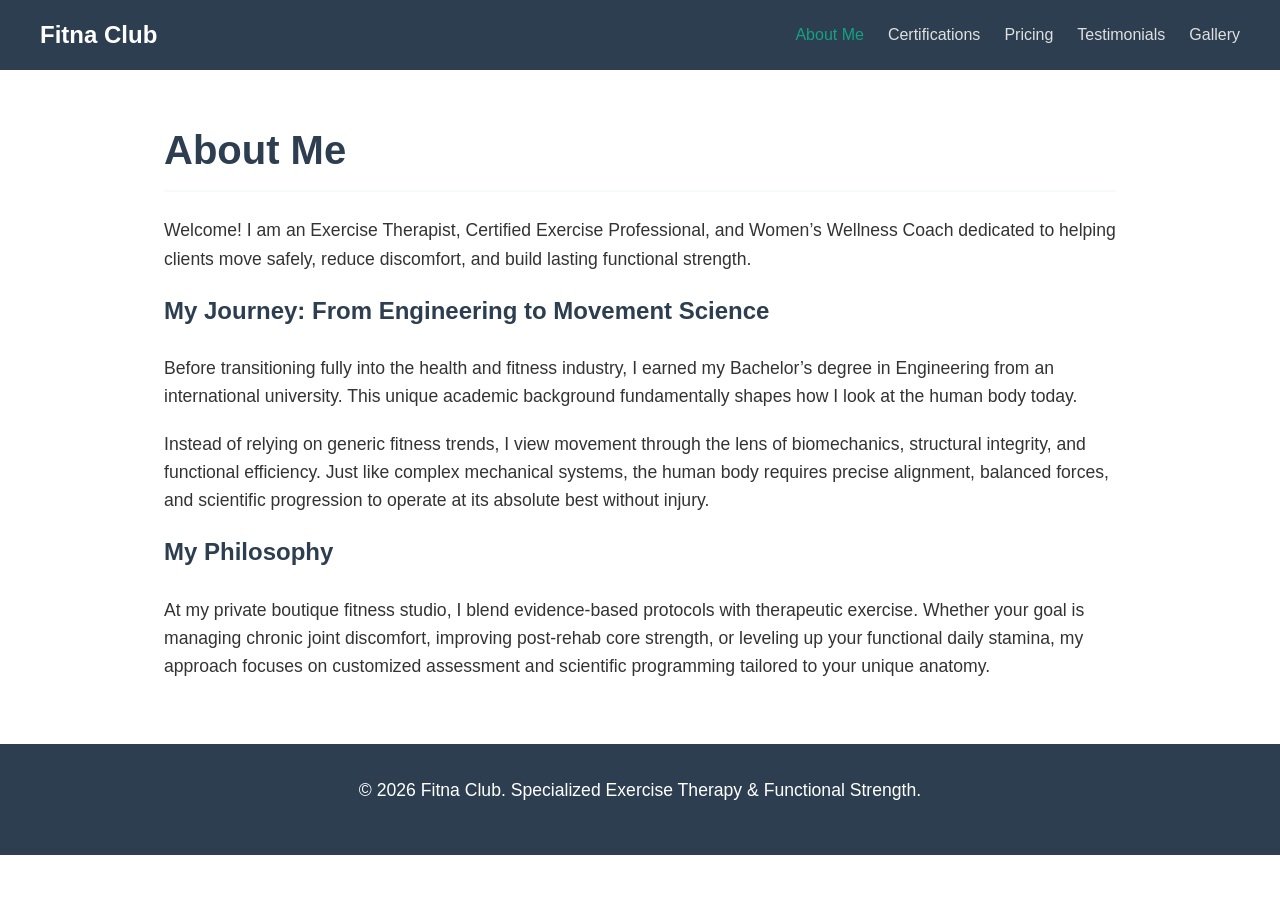
==== index.html @ 21a8cd5c "Create index.html" ====
<!DOCTYPE html>
<html lang="en">
<head>
    <meta charset="UTF-8">
    <meta name="viewport" content="width=device-width, initial-scale=1.0">
    <title>About Me | Fitna Club</title>
    <link rel="stylesheet" href="style.css">
</head>
<body>

    <header>
        <nav>
            <a href="index.html" class="logo">Fitna Club</a>
            <ul class="nav-links">
                <li><a href="index.html" class="active">About Me</a></li>
                <li><a href="certifications.html">Certifications</a></li>
                <li><a href="pricing.html">Pricing</a></li>
                <li><a href="testimonials.html">Testimonials</a></li>
                <li><a href="gallery.html">Gallery</a></li>
            </ul>
        </nav>
    </header>

    <main class="container">
        <h1>About Me</h1>
        <p>Welcome! I am an Exercise Therapist, Certified Exercise Professional, and Women’s Wellness Coach dedicated to helping clients move safely, reduce discomfort, and build lasting functional strength.</p>
        
        <h2>My Journey: From Engineering to Movement Science</h2>
        <p>Before transitioning fully into the health and fitness industry, I earned my Bachelor’s degree in Engineering from an international university. This unique academic background fundamentally shapes how I look at the human body today.</p>
        
        <p>Instead of relying on generic fitness trends, I view movement through the lens of biomechanics, structural integrity, and functional efficiency. Just like complex mechanical systems, the human body requires precise alignment, balanced forces, and scientific progression to operate at its absolute best without injury.</p>
        
        <h2>My Philosophy</h2>
        <p>At my private boutique fitness studio, I blend evidence-based protocols with therapeutic exercise. Whether your goal is managing chronic joint discomfort, improving post-rehab core strength, or leveling up your functional daily stamina, my approach focuses on customized assessment and scientific programming tailored to your unique anatomy.</p>
    </main>

    <footer>
        <p>&copy; 2026 Fitna Club. Specialized Exercise Therapy & Functional Strength.</p>
    </footer>

</body>
</html>
---- style.css ----
/* Professional & Clean Theme */
:root {
    --primary-color: #2c3e50; /* Deep slate blue for a clinical, professional feel */
    --accent-color: #16a085;  /* Deep teal for highlights and buttons */
    --text-color: #333333;
    --light-bg: #f8f9fa;
    --white: #ffffff;
}

* {
    box-sizing: border-box;
    margin: 0;
    padding: 0;
    font-family: 'Segoe UI', Tahoma, Geneva, Verdana, sans-serif;
}

body {
    color: var(--text-color);
    line-height: 1.6;
    background-color: var(--white);
}

/* Navigation Bar */
header {
    background-color: var(--primary-color);
    padding: 1rem 2rem;
    position: sticky;
    top: 0;
    z-index: 1000;
}

nav {
    display: flex;
    justify-content: space-between;
    align-items: center;
    max-width: 1200px;
    margin: 0 auto;
}

.logo {
    color: var(--white);
    font-size: 1.5rem;
    font-weight: bold;
    text-decoration: none;
}

.nav-links {
    list-style: none;
    display: flex;
    gap: 1.5rem;
}

.nav-links a {
    color: #e0e0e0;
    text-decoration: none;
    font-weight: 500;
    transition: color 0.3s;
}

.nav-links a:hover, .nav-links a.active {
    color: var(--accent-color);
}

/* Page Containers */
.container {
    max-width: 1000px;
    margin: 3rem auto;
    padding: 0 1.5rem;
}

h1, h2, h3 {
    color: var(--primary-color);
    margin-bottom: 1.5rem;
}

h1 {
    font-size: 2.5rem;
    border-bottom: 2px solid var(--light-bg);
    padding-bottom: 0.5rem;
}

p {
    margin-bottom: 1.2rem;
    font-size: 1.1rem;
}

/* Grid Layouts */
.grid {
    display: grid;
    grid-template-columns: repeat(auto-fit, minmax(280px, 1fr));
    gap: 2rem;
    margin-top: 2rem;
}

.card {
    background: var(--light-bg);
    padding: 2rem;
    border-radius: 8px;
    border-left: 4px solid var(--accent-color);
    box-shadow: 0 2px 4px rgba(0,0,0,0.05);
}

/* Prices Component */
.price-card {
    background: var(--white);
    border: 1px solid #e0e0e0;
    border-radius: 8px;
    padding: 2.5rem 1.5rem;
    text-align: center;
    box-shadow: 0 4px 6px rgba(0,0,0,0.05);
    transition: transform 0.3s;
}

.price-card:hover {
    transform: translateY(-5px);
}

.price-card h3 {
    color: var(--primary-color);
    font-size: 1.6rem;
}

.price {
    font-size: 2.5rem;
    font-weight: bold;
    color: var(--accent-color);
    margin: 1rem 0;
}

/* Testimonials Component */
.testimonial-card {
    background: var(--light-bg);
    padding: 2rem;
    border-radius: 8px;
    font-style: italic;
    position: relative;
}

.testimonial-card::before {
    content: "“";
    font-size: 4rem;
    color: rgba(22, 160, 133, 0.2);
    position: absolute;
    top: -10px;
    left: 10px;
}

.client-name {
    display: block;
    margin-top: 1rem;
    font-style: normal;
    font-weight: bold;
    color: var(--primary-color);
}

/* Gallery Layout */
.gallery-grid {
    display: grid;
    grid-template-columns: repeat(auto-fit, minmax(250px, 1fr));
    gap: 1.5rem;
}

.gallery-item {
    position: relative;
    overflow: hidden;
    border-radius: 8px;
    aspect-ratio: 1 / 1;
    background-color: #ddd;
}

.gallery-item img {
    width: 100%;
    height: 100%;
    object-fit: cover;
    transition: transform 0.3s;
}

.gallery-item:hover img {
    transform: scale(1.05);
}

/* Footer */
footer {
    background-color: var(--primary-color);
    color: var(--white);
    text-align: center;
    padding: 2rem;
    margin-top: 4rem;
    font-size: 0.9rem;
}

/* Responsive Menu */
@media (max-width: 768px) {
    nav {
        flex-direction: column;
        gap: 1rem;
    }
    .nav-links {
        flex-wrap: wrap;
        justify-content: center;
    }
}
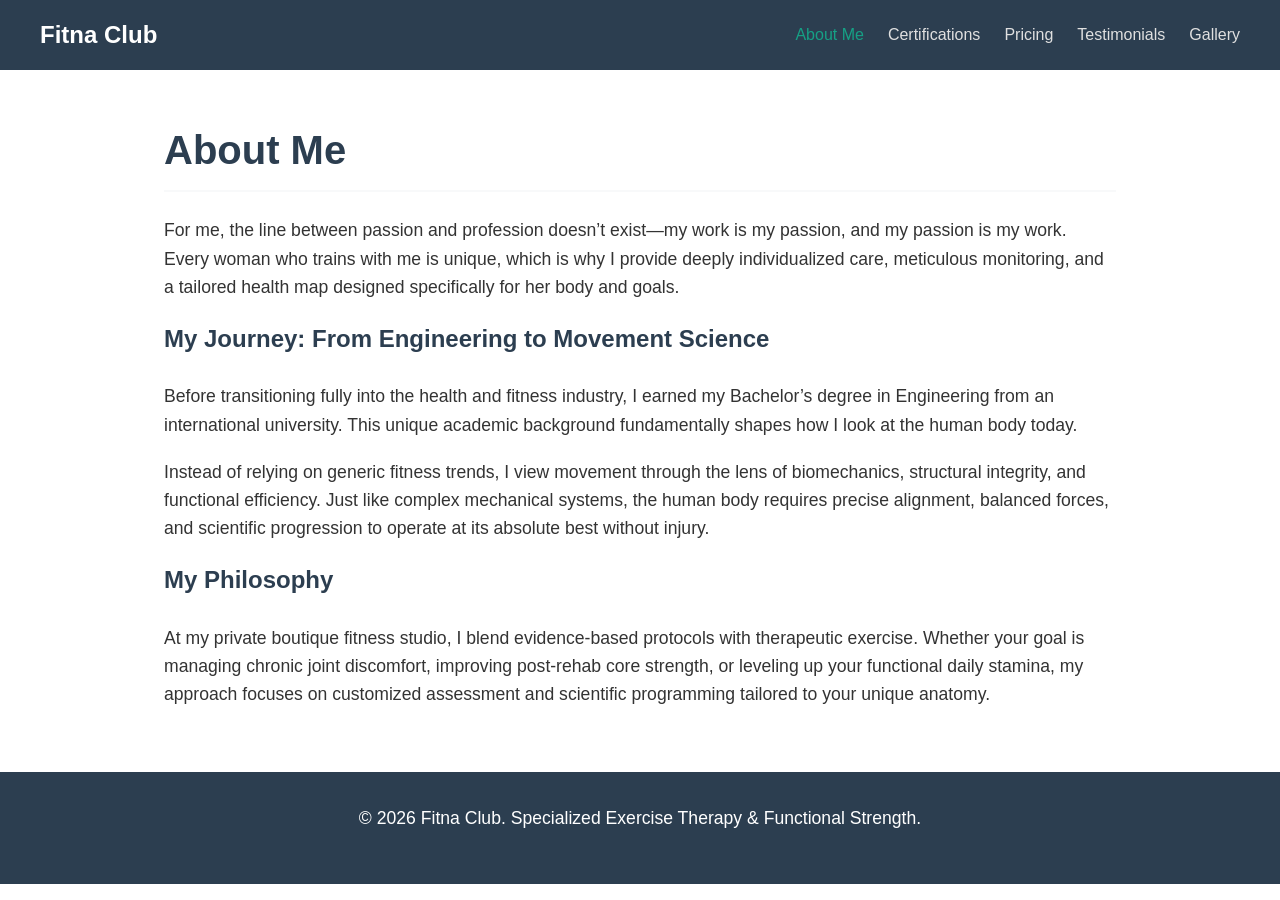
==== commit 07935f2d: "Update index.html" ====
--- a/index.html
+++ b/index.html
@@ -23,7 +23,7 @@
 
     <main class="container">
         <h1>About Me</h1>
-        <p>Welcome! I am an Exercise Therapist, Certified Exercise Professional, and Women’s Wellness Coach dedicated to helping clients move safely, reduce discomfort, and build lasting functional strength.</p>
+        <p>For me, the line between passion and profession doesn’t exist—my work is my passion, and my passion is my work. Every woman who trains with me is unique, which is why I provide deeply individualized care, meticulous monitoring, and a tailored health map designed specifically for her body and goals.</p>
         
         <h2>My Journey: From Engineering to Movement Science</h2>
         <p>Before transitioning fully into the health and fitness industry, I earned my Bachelor’s degree in Engineering from an international university. This unique academic background fundamentally shapes how I look at the human body today.</p>
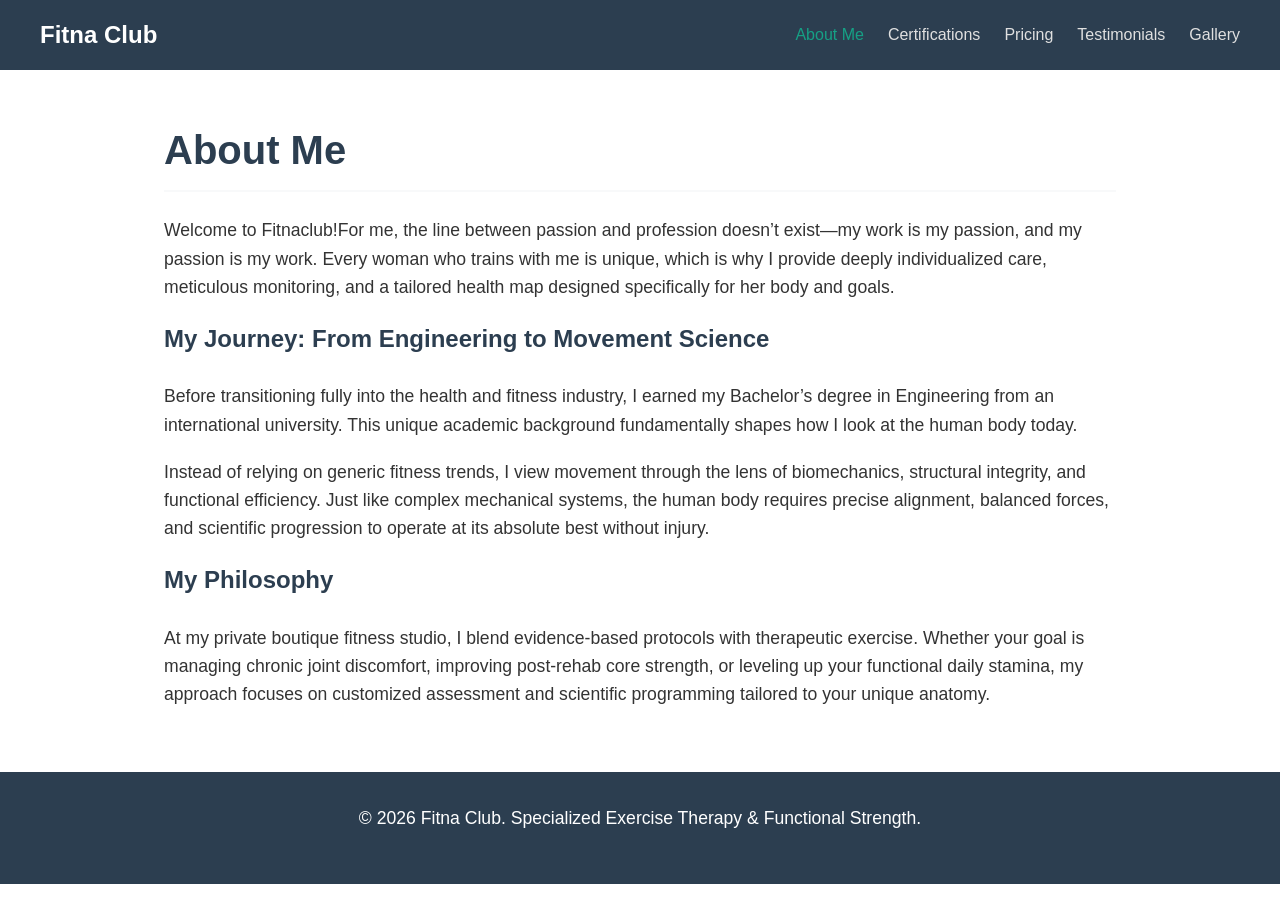
==== commit feeecc23: "Update index.html" ====
--- a/index.html
+++ b/index.html
@@ -23,7 +23,7 @@
 
     <main class="container">
         <h1>About Me</h1>
-        <p>For me, the line between passion and profession doesn’t exist—my work is my passion, and my passion is my work. Every woman who trains with me is unique, which is why I provide deeply individualized care, meticulous monitoring, and a tailored health map designed specifically for her body and goals.</p>
+        <p>Welcome to Fitnaclub!For me, the line between passion and profession doesn’t exist—my work is my passion, and my passion is my work. Every woman who trains with me is unique, which is why I provide deeply individualized care, meticulous monitoring, and a tailored health map designed specifically for her body and goals.</p>
         
         <h2>My Journey: From Engineering to Movement Science</h2>
         <p>Before transitioning fully into the health and fitness industry, I earned my Bachelor’s degree in Engineering from an international university. This unique academic background fundamentally shapes how I look at the human body today.</p>
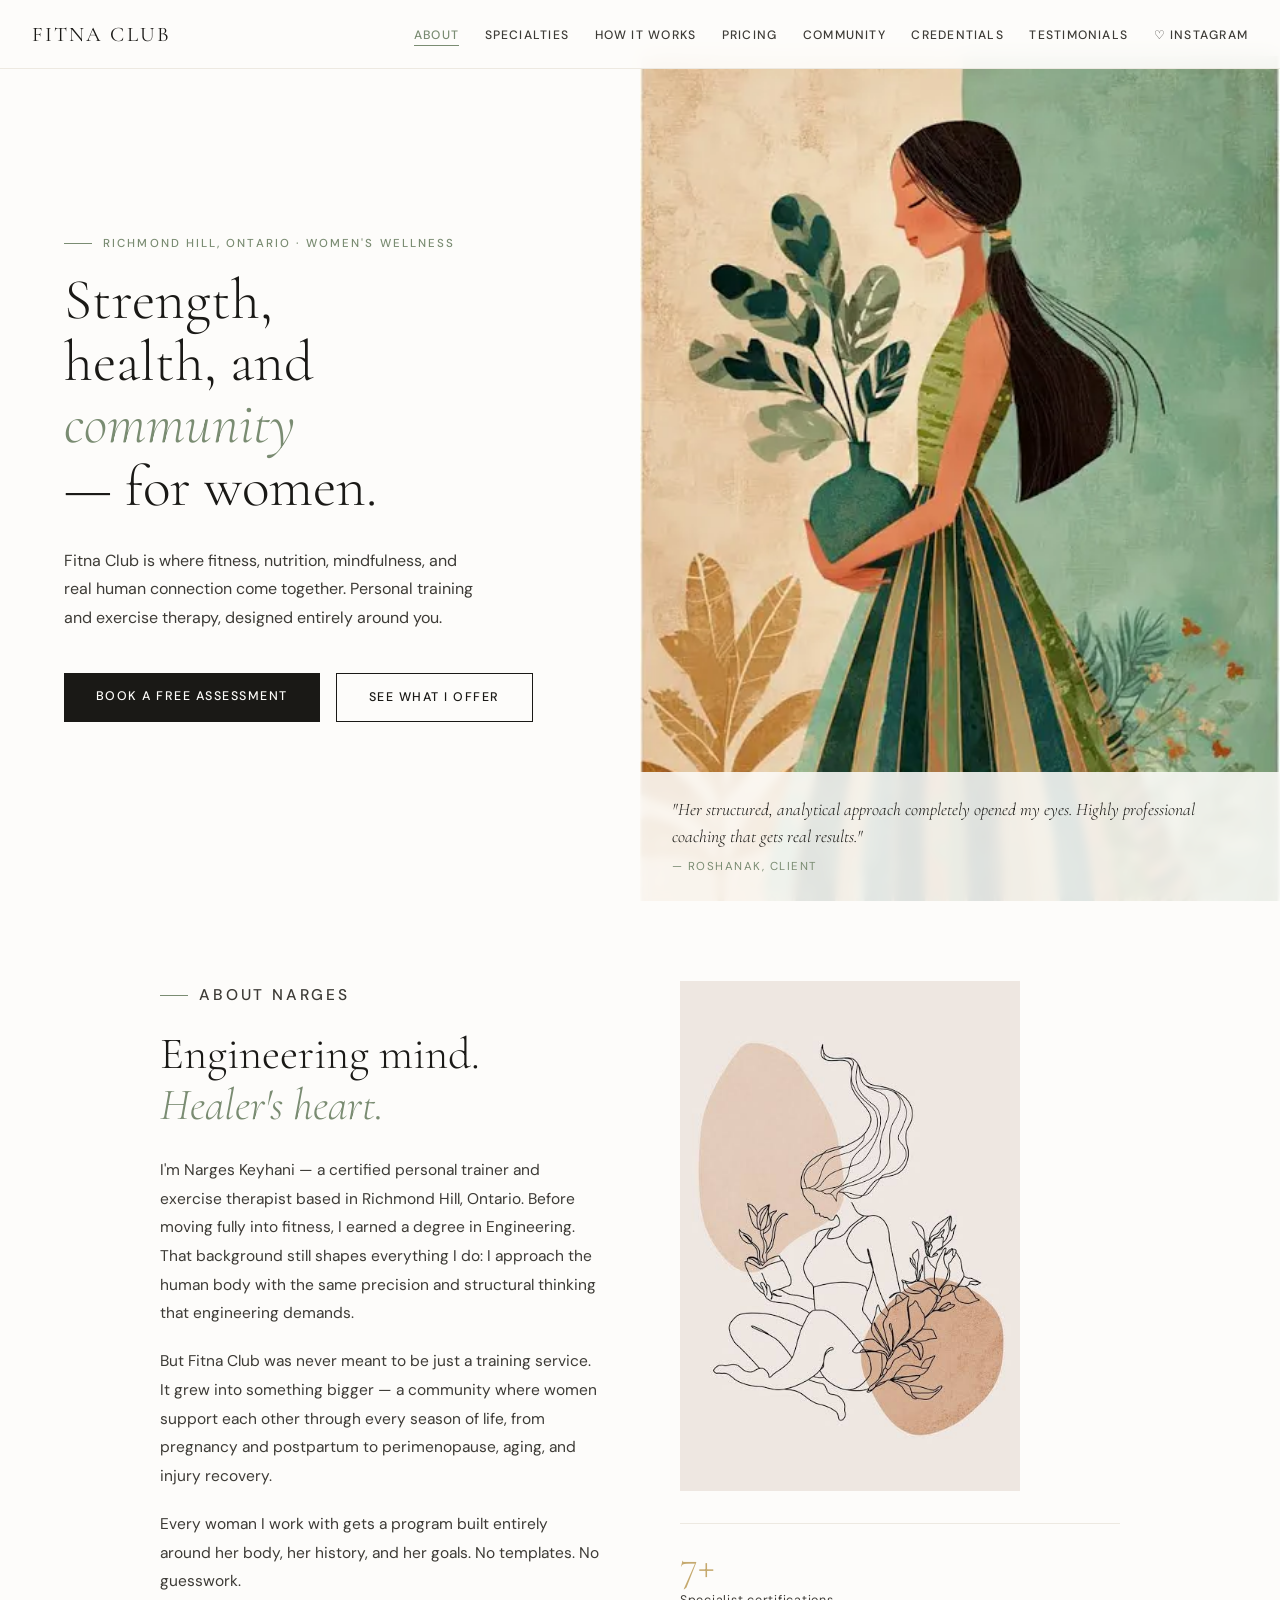
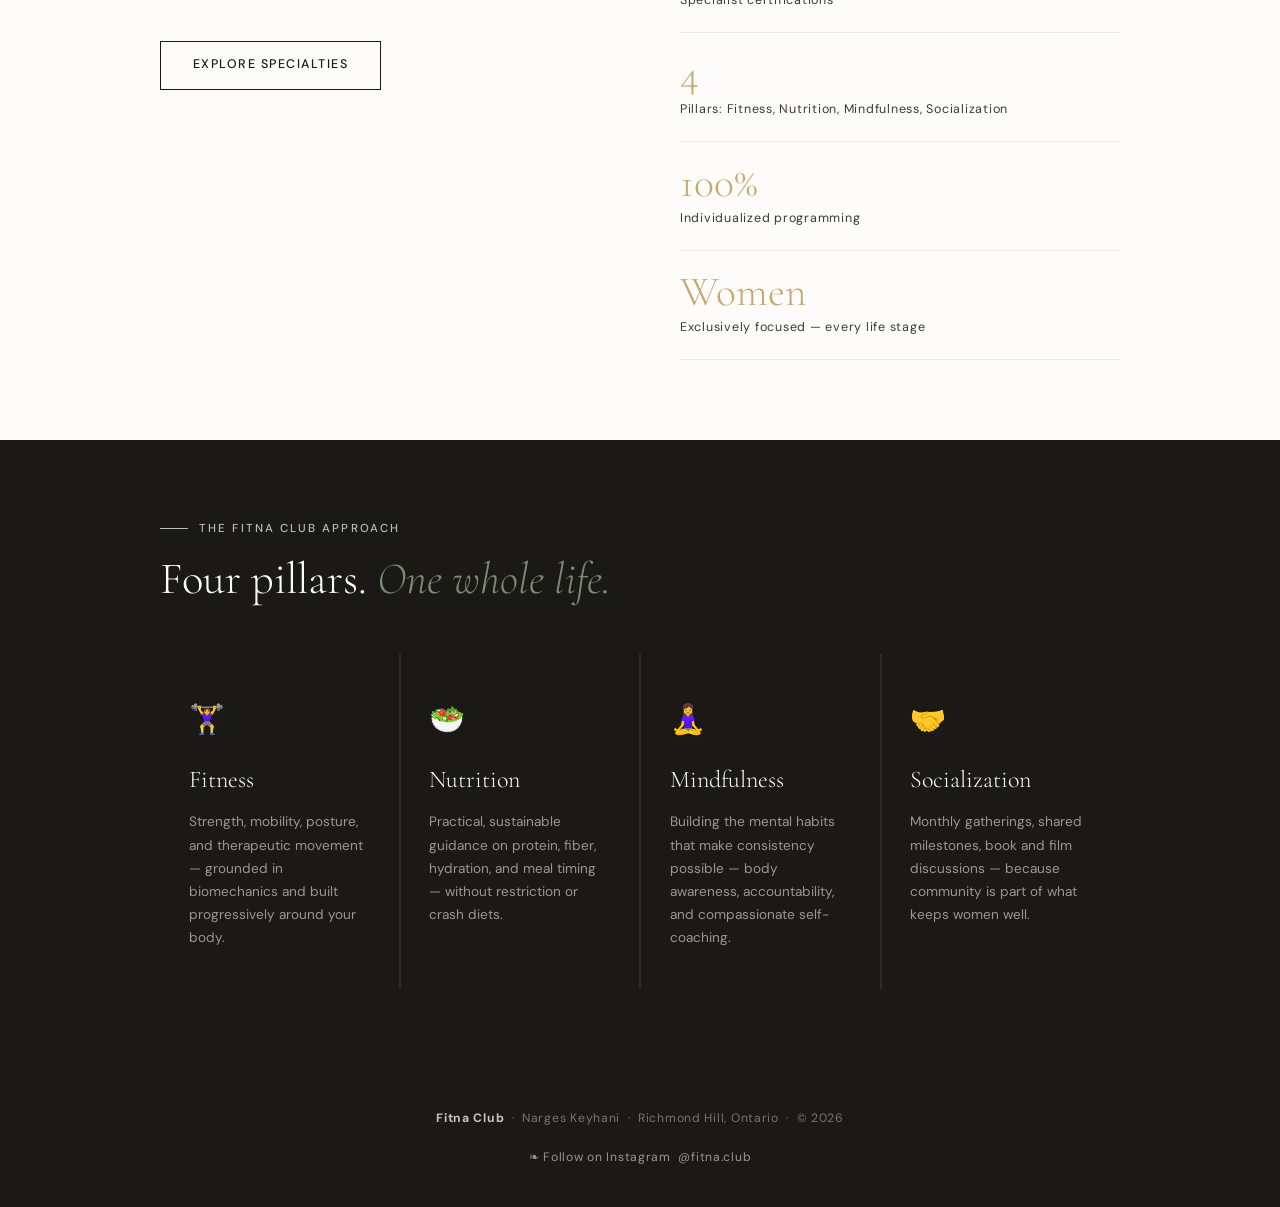
==== commit 4cc09f25: "Update index.html" ====
--- a/index.html
+++ b/index.html
@@ -1,42 +1,187 @@
 <!DOCTYPE html>
 <html lang="en">
 <head>
-    <meta charset="UTF-8">
-    <meta name="viewport" content="width=device-width, initial-scale=1.0">
-    <title>About Me | Fitna Club</title>
-    <link rel="stylesheet" href="style.css">
+<meta charset="UTF-8"/>
+<meta name="viewport" content="width=device-width,initial-scale=1.0"/>
+<link rel="preconnect" href="https://fonts.googleapis.com"/>
+<link rel="preconnect" href="https://fonts.gstatic.com" crossorigin/>
+<link href="https://fonts.googleapis.com/css2?family=Cormorant+Garamond:ital,wght@0,300;0,400;0,600;1,300;1,400&family=DM+Sans:wght@300;400;500&display=swap" rel="stylesheet"/>
+<style>
+*,*::before,*::after{box-sizing:border-box;margin:0;padding:0}
+:root{
+  --ink:#1a1916;--stone:#3d3b36;--sage:#7a8c72;--sage-lt:#b4c0ae;
+  --cream:#f5f2ec;--linen:#ede9e1;--gold:#c5a96e;--white:#fdfcfa;
+}
+html{scroll-behavior:smooth}
+body{font-family:'DM Sans',sans-serif;background:var(--white);color:var(--ink);font-size:16px;line-height:1.6}
+nav{position:fixed;top:0;left:0;right:0;z-index:100;display:flex;align-items:center;justify-content:space-between;padding:1.1rem 2rem;background:rgba(253,252,250,0.93);backdrop-filter:blur(10px);border-bottom:1px solid var(--linen)}
+.nav-logo{font-family:'Cormorant Garamond',serif;font-size:1.3rem;font-weight:400;letter-spacing:.1em;text-transform:uppercase;color:var(--ink);text-decoration:none}
+.nav-links{display:flex;gap:1.6rem;list-style:none}
+.nav-links a{font-size:.76rem;font-weight:500;letter-spacing:.1em;text-transform:uppercase;color:var(--stone);text-decoration:none;transition:color .2s;padding-bottom:2px;border-bottom:1px solid transparent}
+.nav-links a:hover,.nav-links a.active{color:var(--sage);border-bottom-color:var(--sage)}
+.burger{display:none;flex-direction:column;gap:5px;cursor:pointer;background:none;border:none;padding:4px}
+.burger span{display:block;width:22px;height:1.5px;background:var(--ink)}
+.mobile-menu{display:none;position:fixed;top:56px;left:0;right:0;z-index:99;background:var(--white);border-bottom:1px solid var(--linen);padding:1.5rem 1.5rem 2rem;flex-direction:column;gap:1.2rem}
+.mobile-menu.open{display:flex}
+.mobile-menu a{font-size:.85rem;font-weight:500;letter-spacing:.1em;text-transform:uppercase;color:var(--stone);text-decoration:none}
+.page-hero{min-height:55vh;display:flex;align-items:center;padding-top:56px;position:relative;overflow:hidden}
+.page-hero-bg{position:absolute;inset:0;background-size:cover;background-position:center;z-index:0}
+.page-hero-overlay{position:absolute;inset:0;background:rgba(253,252,250,0.72);z-index:1}
+.page-hero-content{position:relative;z-index:2;padding:4rem 2rem 3rem;max-width:960px;margin:0 auto;width:100%}
+.eyebrow{font-size:.72rem;font-weight:500;letter-spacing:.18em;text-transform:uppercase;color:var(--sage);margin-bottom:1rem;display:flex;align-items:center;gap:.7rem}
+.eyebrow::before{content:'';display:block;width:28px;height:1px;background:var(--sage)}
+.page-title{font-family:'Cormorant Garamond',serif;font-size:clamp(2.5rem,5vw,4.5rem);font-weight:300;line-height:1.08;color:var(--ink)}
+.page-title em{font-style:italic;color:var(--sage)}
+section{padding:5rem 2rem}
+.container{max-width:960px;margin:0 auto}
+.section-label{font-size:.72rem;font-weight:500;letter-spacing:.18em;text-transform:uppercase;color:var(--sage);margin-bottom:1rem;display:flex;align-items:center;gap:.7rem}
+.section-label::before{content:'';display:block;width:28px;height:1px;background:var(--sage)}
+.section-title{font-family:'Cormorant Garamond',serif;font-size:clamp(1.8rem,3.5vw,3rem);font-weight:300;line-height:1.15;margin-bottom:1.5rem}
+.section-title em{font-style:italic;color:var(--sage)}
+.btn-primary{display:inline-block;padding:.85rem 2rem;background:var(--ink);color:var(--white);font-size:.78rem;font-weight:500;letter-spacing:.12em;text-transform:uppercase;text-decoration:none;transition:background .25s}
+.btn-primary:hover{background:var(--stone)}
+.btn-outline{display:inline-block;padding:.85rem 2rem;border:1px solid var(--ink);color:var(--ink);font-size:.78rem;font-weight:500;letter-spacing:.12em;text-transform:uppercase;text-decoration:none;transition:background .25s,color .25s}
+.btn-outline:hover{background:var(--ink);color:var(--white)}
+footer{background:var(--ink);color:rgba(255,255,255,.4);padding:2.5rem 2rem;text-align:center;font-size:.76rem;letter-spacing:.06em}
+footer strong{color:rgba(255,255,255,.75)}
+footer a{color:rgba(255,255,255,.55);text-decoration:none}
+.img-accent{border-radius:0;max-width:100%;display:block}
+@media(max-width:768px){
+  nav{padding:1rem 1.25rem}
+  .nav-links{display:none}
+  .burger{display:flex}
+  section{padding:3.5rem 1.25rem}
+  .page-hero-content{padding:3rem 1.25rem 2rem}
+}
+</style><title>About | Fitna Club</title>
+<style>
+.hero-split{min-height:100svh;display:grid;grid-template-columns:1fr 1fr;padding-top:56px}
+.hero-left{display:flex;flex-direction:column;justify-content:center;padding:5rem 3rem 5rem 4rem}
+.hero-right{position:relative;overflow:hidden;background:var(--linen)}
+.hero-right img{width:100%;height:100%;object-fit:cover;display:block}
+.hero-quote{position:absolute;bottom:0;left:0;right:0;background:rgba(253,252,250,.88);backdrop-filter:blur(4px);padding:1.5rem 2rem}
+.hero-quote p{font-family:'Cormorant Garamond',serif;font-size:1.1rem;font-style:italic;font-weight:300;color:var(--ink);line-height:1.55}
+.hero-quote cite{display:block;margin-top:.5rem;font-family:'DM Sans',sans-serif;font-style:normal;font-size:.72rem;letter-spacing:.13em;text-transform:uppercase;color:var(--sage)}
+.hero-title{font-family:'Cormorant Garamond',serif;font-size:clamp(2.8rem,4.5vw,5rem);font-weight:300;line-height:1.08;color:var(--ink);margin-bottom:1.8rem}
+.hero-title em{font-style:italic;color:var(--sage)}
+.hero-body{font-size:1rem;color:var(--stone);line-height:1.8;max-width:420px;margin-bottom:2.5rem}
+.btn-row{display:flex;gap:1rem;flex-wrap:wrap}
+.about-grid{display:grid;grid-template-columns:1fr 1fr;gap:5rem;align-items:start}
+.about-body p{color:var(--stone);line-height:1.85;margin-bottom:1.2rem;font-size:.97rem}
+.about-stat{border-top:1px solid var(--linen);padding:1.3rem 0}
+.about-stat:last-child{border-bottom:1px solid var(--linen)}
+.stat-number{font-family:'Cormorant Garamond',serif;font-size:2.6rem;font-weight:300;color:var(--gold);line-height:1}
+.stat-label{font-size:.78rem;letter-spacing:.06em;color:var(--stone);margin-top:.3rem}
+.pillars-grid{display:grid;grid-template-columns:repeat(4,1fr);gap:2px;margin-top:3rem;background:rgba(255,255,255,.08)}
+.pillar{background:var(--ink);padding:2.5rem 1.8rem;border-top:2px solid transparent;transition:border-color .3s}
+.pillar:hover{border-color:var(--gold)}
+.pillar-icon{font-size:1.8rem;margin-bottom:1.2rem}
+.pillar-name{font-family:'Cormorant Garamond',serif;font-size:1.5rem;font-weight:300;color:var(--white);margin-bottom:.7rem}
+.pillar-desc{font-size:.85rem;color:rgba(255,255,255,.55);line-height:1.7}
+.pillars-section{background:var(--ink);padding:5rem 2rem}
+.pillars-section .section-label{color:var(--sage-lt)}
+.pillars-section .section-label::before{background:var(--sage-lt)}
+.pillars-section .section-title{color:var(--white)}
+.about-img-wrap{position:relative}
+.about-img-wrap img{width:100%;max-width:340px;display:block;margin-bottom:2rem}
+@media(max-width:768px){
+  .hero-split{grid-template-columns:1fr;min-height:auto}
+  .hero-left{padding:3rem 1.5rem 2.5rem}
+  .hero-right{min-height:300px}
+  .about-grid{grid-template-columns:1fr;gap:2.5rem}
+  .pillars-grid{grid-template-columns:1fr 1fr}
+}
+@media(max-width:480px){.pillars-grid{grid-template-columns:1fr}}
+</style>
 </head>
 <body>
 
-    <header>
-        <nav>
-            <a href="index.html" class="logo">Fitna Club</a>
-            <ul class="nav-links">
-                <li><a href="index.html" class="active">About Me</a></li>
-                <li><a href="certifications.html">Certifications</a></li>
-                <li><a href="pricing.html">Pricing</a></li>
-                <li><a href="testimonials.html">Testimonials</a></li>
-                <li><a href="gallery.html">Gallery</a></li>
-            </ul>
-        </nav>
-    </header>
+<nav>
+  <a href="index.html" class="nav-logo">Fitna Club</a>
+  <ul class="nav-links"><li><a href="index.html"class="active">About</a></li>
+<li><a href="specialties.html">Specialties</a></li>
+<li><a href="how.html">How It Works</a></li>
+<li><a href="pricing.html">Pricing</a></li>
+<li><a href="community.html">Community</a></li>
+<li><a href="credentials.html">Credentials</a></li>
+<li><a href="testimonials.html">Testimonials</a></li>
+    <li><a href="https://www.instagram.com/fitna.club" target="_blank" rel="noopener">&#9825; Instagram</a></li>
+  </ul>
+  <button class="burger" id="burgerBtn" aria-label="Open menu"><span></span><span></span><span></span></button>
+</nav>
+<div class="mobile-menu" id="mobileMenu">
+<a href="index.html" onclick="closeMenu()">About</a>
+<a href="specialties.html" onclick="closeMenu()">Specialties</a>
+<a href="how.html" onclick="closeMenu()">How It Works</a>
+<a href="pricing.html" onclick="closeMenu()">Pricing</a>
+<a href="community.html" onclick="closeMenu()">Community</a>
+<a href="credentials.html" onclick="closeMenu()">Credentials</a>
+<a href="testimonials.html" onclick="closeMenu()">Testimonials</a>
+  <a href="https://www.instagram.com/fitna.club" target="_blank" rel="noopener">&#9825; Instagram @fitna.club</a>
+</div>
+<script>
+  document.getElementById('burgerBtn').addEventListener('click',()=>document.getElementById('mobileMenu').classList.toggle('open'));
+  function closeMenu(){document.getElementById('mobileMenu').classList.remove('open')}
+</script>
 
-    <main class="container">
-        <h1>About Me</h1>
-        <p>Welcome to Fitnaclub!For me, the line between passion and profession doesn’t exist—my work is my passion, and my passion is my work. Every woman who trains with me is unique, which is why I provide deeply individualized care, meticulous monitoring, and a tailored health map designed specifically for her body and goals.</p>
-        
-        <h2>My Journey: From Engineering to Movement Science</h2>
-        <p>Before transitioning fully into the health and fitness industry, I earned my Bachelor’s degree in Engineering from an international university. This unique academic background fundamentally shapes how I look at the human body today.</p>
-        
-        <p>Instead of relying on generic fitness trends, I view movement through the lens of biomechanics, structural integrity, and functional efficiency. Just like complex mechanical systems, the human body requires precise alignment, balanced forces, and scientific progression to operate at its absolute best without injury.</p>
-        
-        <h2>My Philosophy</h2>
-        <p>At my private boutique fitness studio, I blend evidence-based protocols with therapeutic exercise. Whether your goal is managing chronic joint discomfort, improving post-rehab core strength, or leveling up your functional daily stamina, my approach focuses on customized assessment and scientific programming tailored to your unique anatomy.</p>
-    </main>
+<div class="hero-split">
+  <div class="hero-left">
+    <p class="eyebrow">Richmond Hill, Ontario · Women's Wellness</p>
+    <h1 class="hero-title">Strength,<br/>health, and<br/><em>community</em><br/>— for women.</h1>
+    <p class="hero-body">Fitna Club is where fitness, nutrition, mindfulness, and real human connection come together. Personal training and exercise therapy, designed entirely around you.</p>
+    <div class="btn-row">
+      <a href="pricing.html" class="btn-primary">Book a Free Assessment</a>
+      <a href="specialties.html" class="btn-outline">See What I Offer</a>
+    </div>
+  </div>
+  <div class="hero-right">
+    <img src="[data-uri]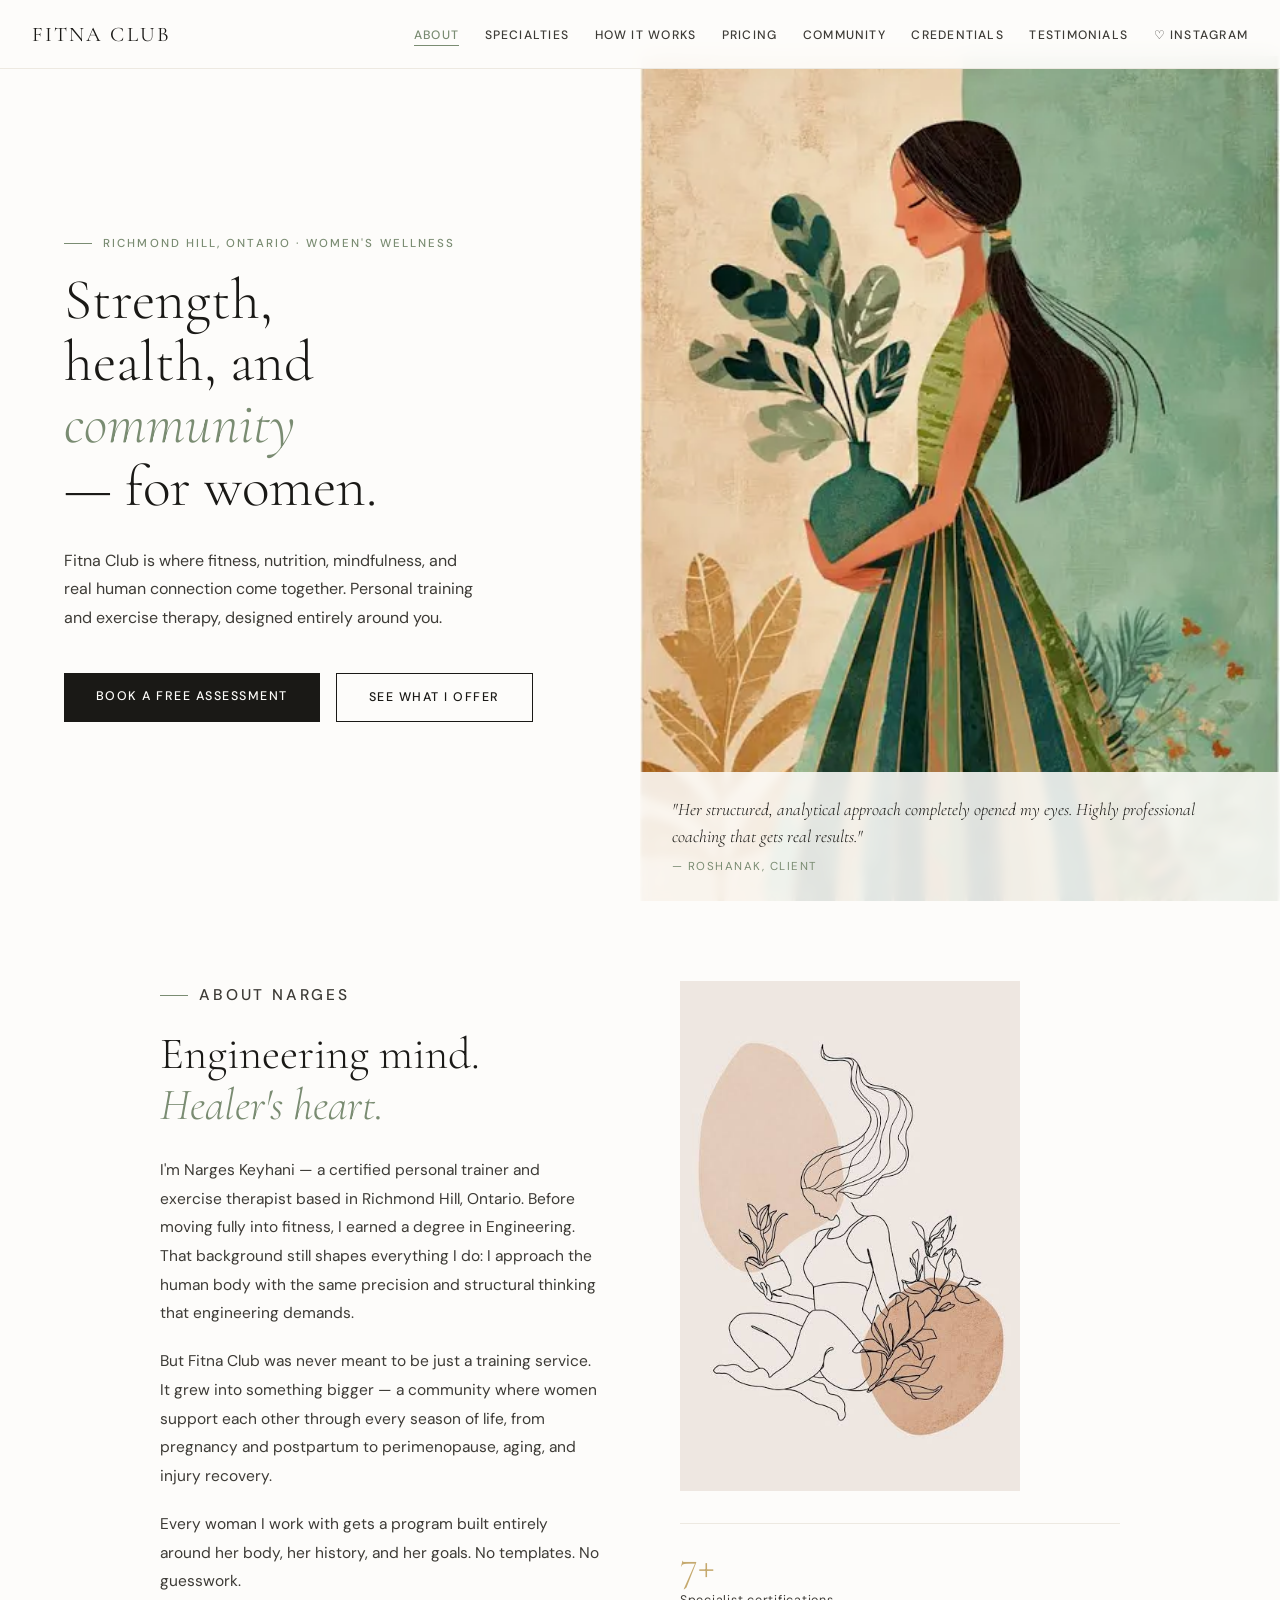
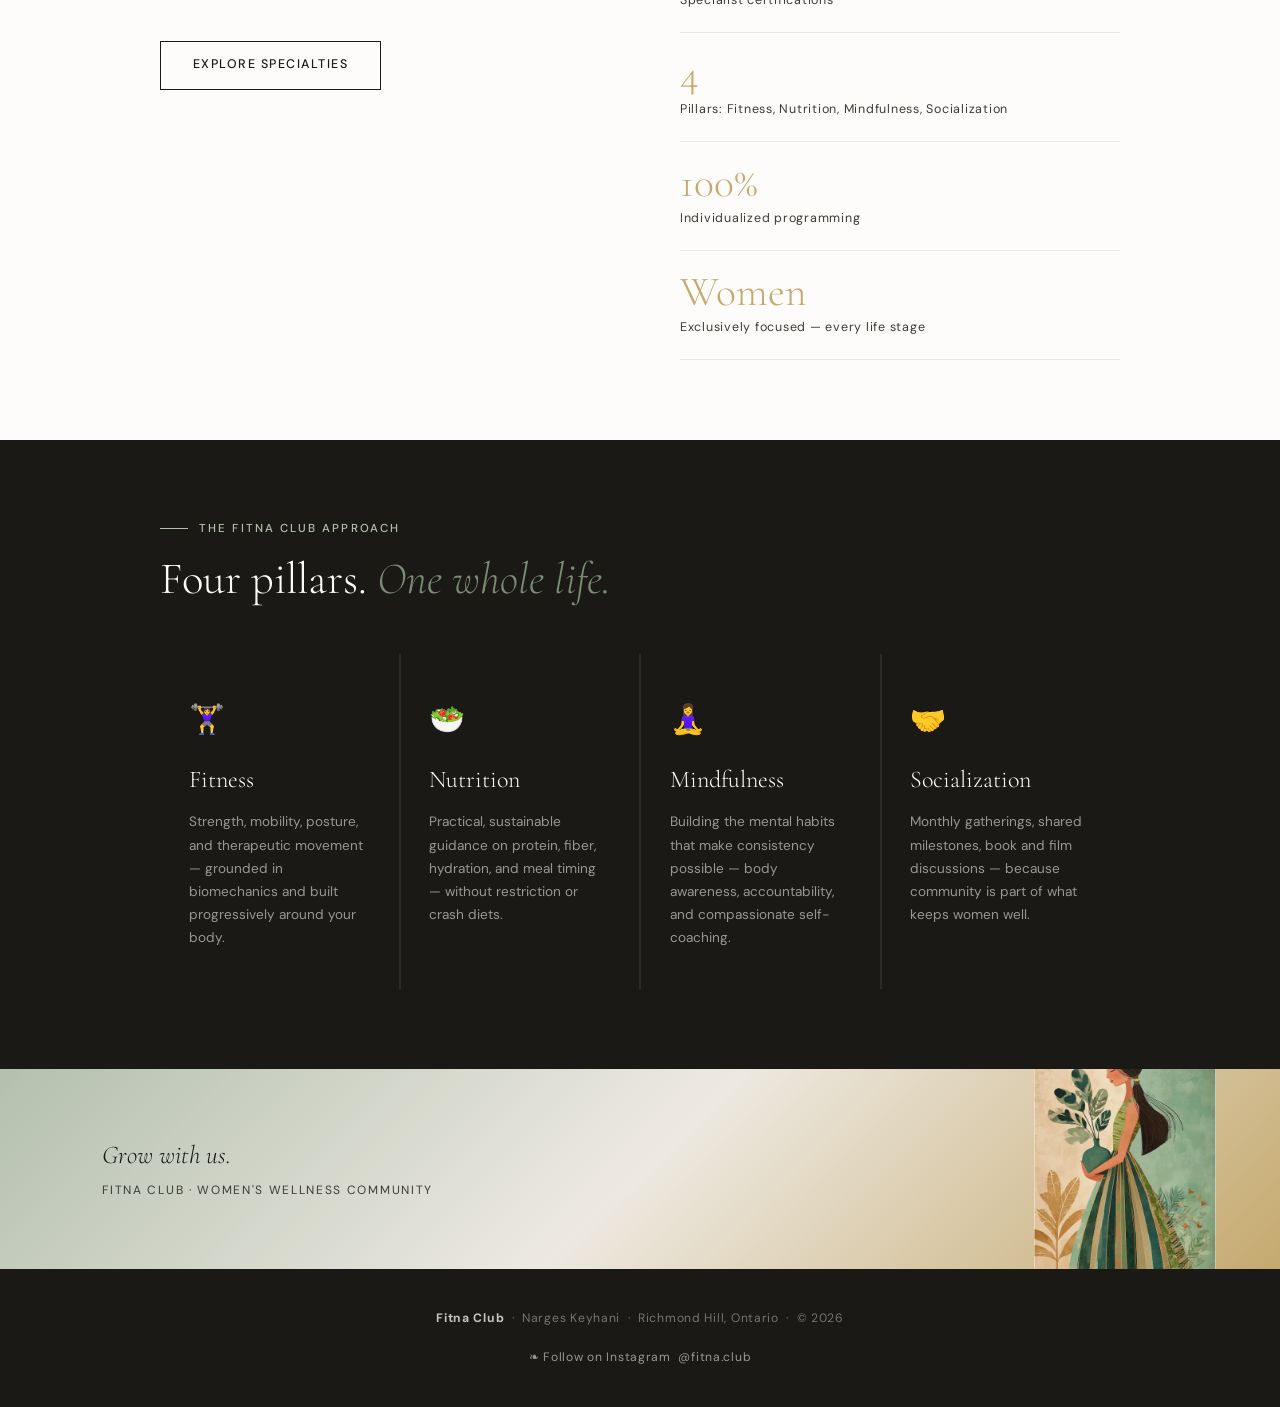
==== commit 18596906: "Add files via upload" ====
--- a/index.html
+++ b/index.html
@@ -20,7 +20,7 @@
 .nav-links a{font-size:.76rem;font-weight:500;letter-spacing:.1em;text-transform:uppercase;color:var(--stone);text-decoration:none;transition:color .2s;padding-bottom:2px;border-bottom:1px solid transparent}
 .nav-links a:hover,.nav-links a.active{color:var(--sage);border-bottom-color:var(--sage)}
 .burger{display:none;flex-direction:column;gap:5px;cursor:pointer;background:none;border:none;padding:4px}
-.burger span{display:block;width:22px;height:1.5px;background:var(--ink)}
+.burger span{display:block;width:22px;height:1.5px;background:var(--ink)}.burger span:last-child{width:auto;height:auto;background:none}
 .mobile-menu{display:none;position:fixed;top:56px;left:0;right:0;z-index:99;background:var(--white);border-bottom:1px solid var(--linen);padding:1.5rem 1.5rem 2rem;flex-direction:column;gap:1.2rem}
 .mobile-menu.open{display:flex}
 .mobile-menu a{font-size:.85rem;font-weight:500;letter-spacing:.1em;text-transform:uppercase;color:var(--stone);text-decoration:none}
@@ -107,7 +107,7 @@
 <li><a href="testimonials.html">Testimonials</a></li>
     <li><a href="https://www.instagram.com/fitna.club" target="_blank" rel="noopener">&#9825; Instagram</a></li>
   </ul>
-  <button class="burger" id="burgerBtn" aria-label="Open menu"><span></span><span></span><span></span></button>
+  <button class="burger" id="burgerBtn" aria-label="Open menu"><span></span><span></span><span></span><span style="font-size:.65rem;font-weight:500;letter-spacing:.08em;text-transform:uppercase;color:var(--ink);height:auto;background:none;margin-top:2px">Menu</span></button>
 </nav>
 <div class="mobile-menu" id="mobileMenu">
 <a href="index.html" onclick="closeMenu()">About</a>
@@ -179,9 +179,16 @@
 </section>
 
 
+
+<div style="position:relative;height:200px;overflow:hidden;background:linear-gradient(135deg,#b4c0ae 0%,#ede9e1 50%,#c5a96e 100%)">
+  <img src="[data-uri]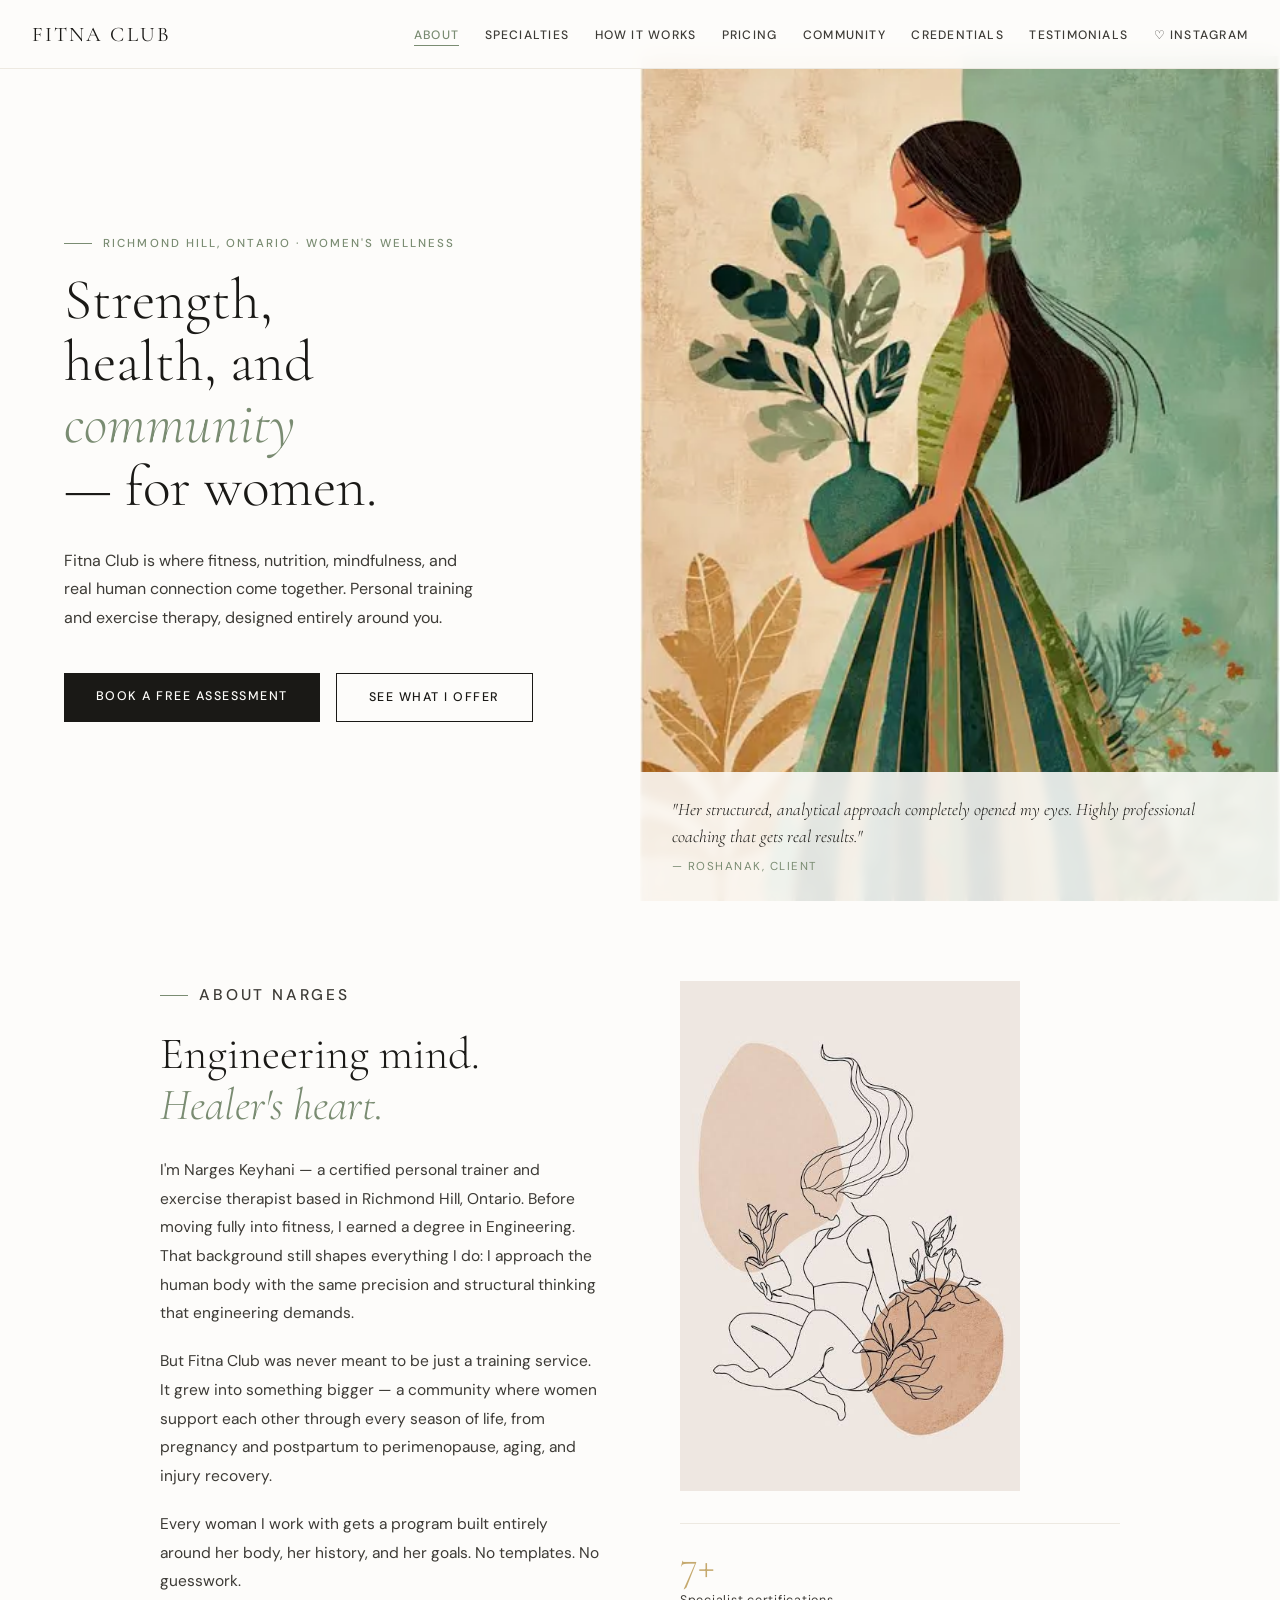
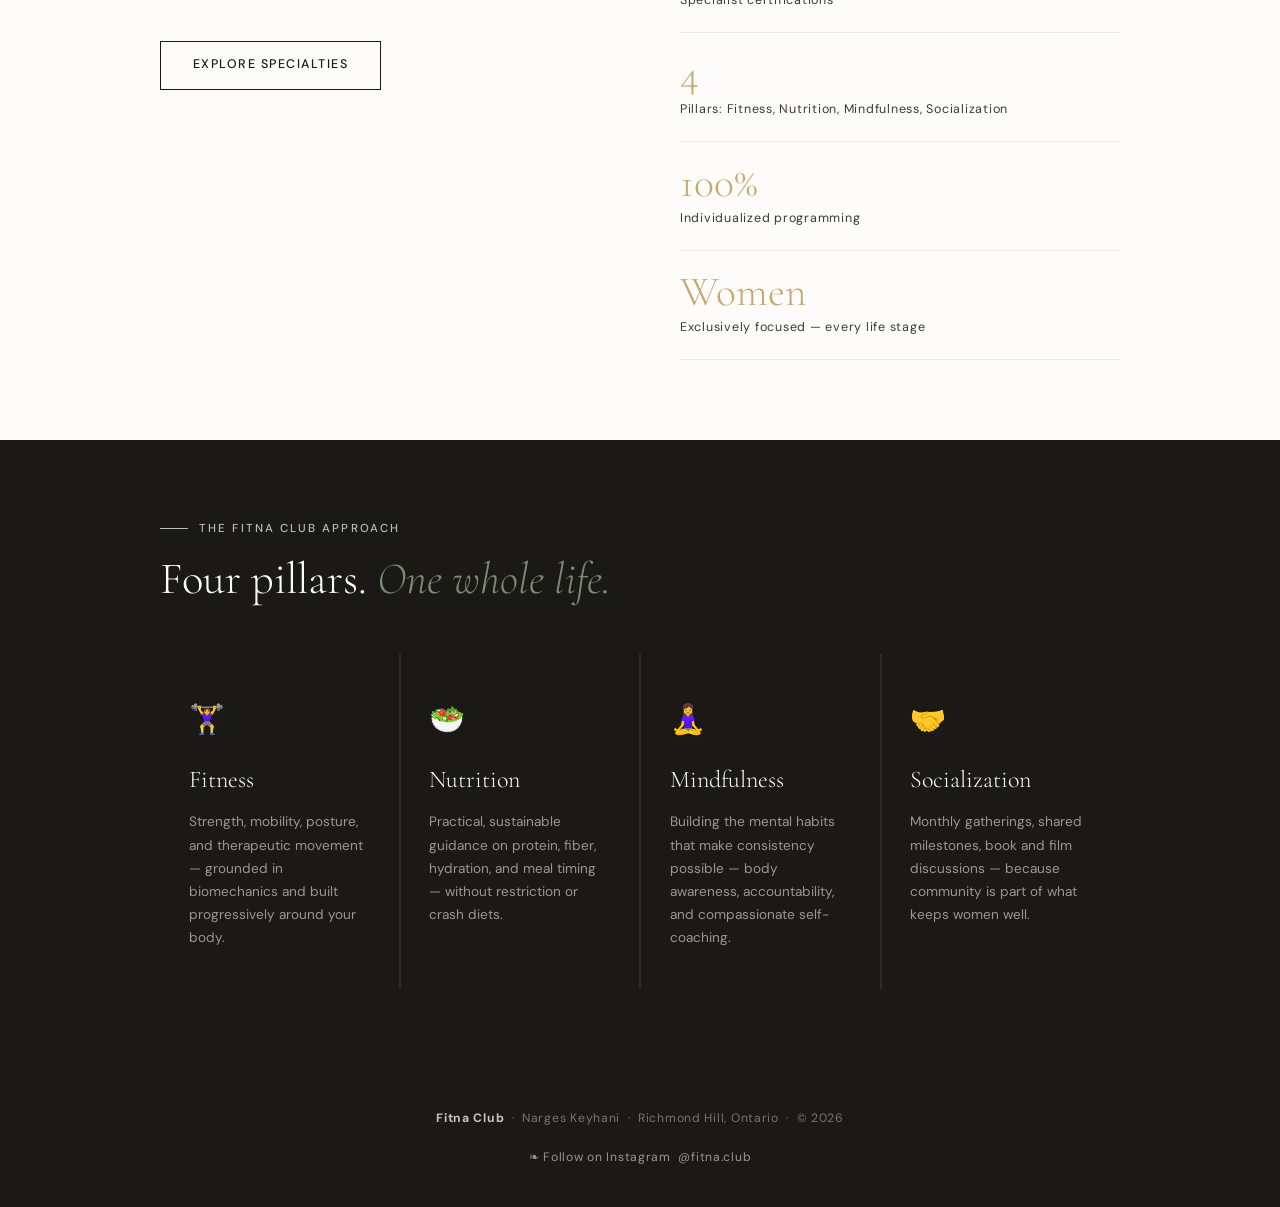
==== commit 5a746e82: "Add files via upload" ====
--- a/index.html
+++ b/index.html
@@ -20,7 +20,7 @@
 .nav-links a{font-size:.76rem;font-weight:500;letter-spacing:.1em;text-transform:uppercase;color:var(--stone);text-decoration:none;transition:color .2s;padding-bottom:2px;border-bottom:1px solid transparent}
 .nav-links a:hover,.nav-links a.active{color:var(--sage);border-bottom-color:var(--sage)}
 .burger{display:none;flex-direction:column;gap:5px;cursor:pointer;background:none;border:none;padding:4px}
-.burger span{display:block;width:22px;height:1.5px;background:var(--ink)}.burger span:last-child{width:auto;height:auto;background:none}
+.burger span{display:block;width:22px;height:1.5px;background:var(--ink)}
 .mobile-menu{display:none;position:fixed;top:56px;left:0;right:0;z-index:99;background:var(--white);border-bottom:1px solid var(--linen);padding:1.5rem 1.5rem 2rem;flex-direction:column;gap:1.2rem}
 .mobile-menu.open{display:flex}
 .mobile-menu a{font-size:.85rem;font-weight:500;letter-spacing:.1em;text-transform:uppercase;color:var(--stone);text-decoration:none}
@@ -107,7 +107,7 @@
 <li><a href="testimonials.html">Testimonials</a></li>
     <li><a href="https://www.instagram.com/fitna.club" target="_blank" rel="noopener">&#9825; Instagram</a></li>
   </ul>
-  <button class="burger" id="burgerBtn" aria-label="Open menu"><span></span><span></span><span></span><span style="font-size:.65rem;font-weight:500;letter-spacing:.08em;text-transform:uppercase;color:var(--ink);height:auto;background:none;margin-top:2px">Menu</span></button>
+  <button class="burger" id="burgerBtn" aria-label="Open menu"><span></span><span></span><span></span></button>
 </nav>
 <div class="mobile-menu" id="mobileMenu">
 <a href="index.html" onclick="closeMenu()">About</a>
@@ -179,14 +179,6 @@
 </section>
 
 
-
-<div style="position:relative;height:200px;overflow:hidden;background:linear-gradient(135deg,#b4c0ae 0%,#ede9e1 50%,#c5a96e 100%)">
-  <img src="[data-uri]